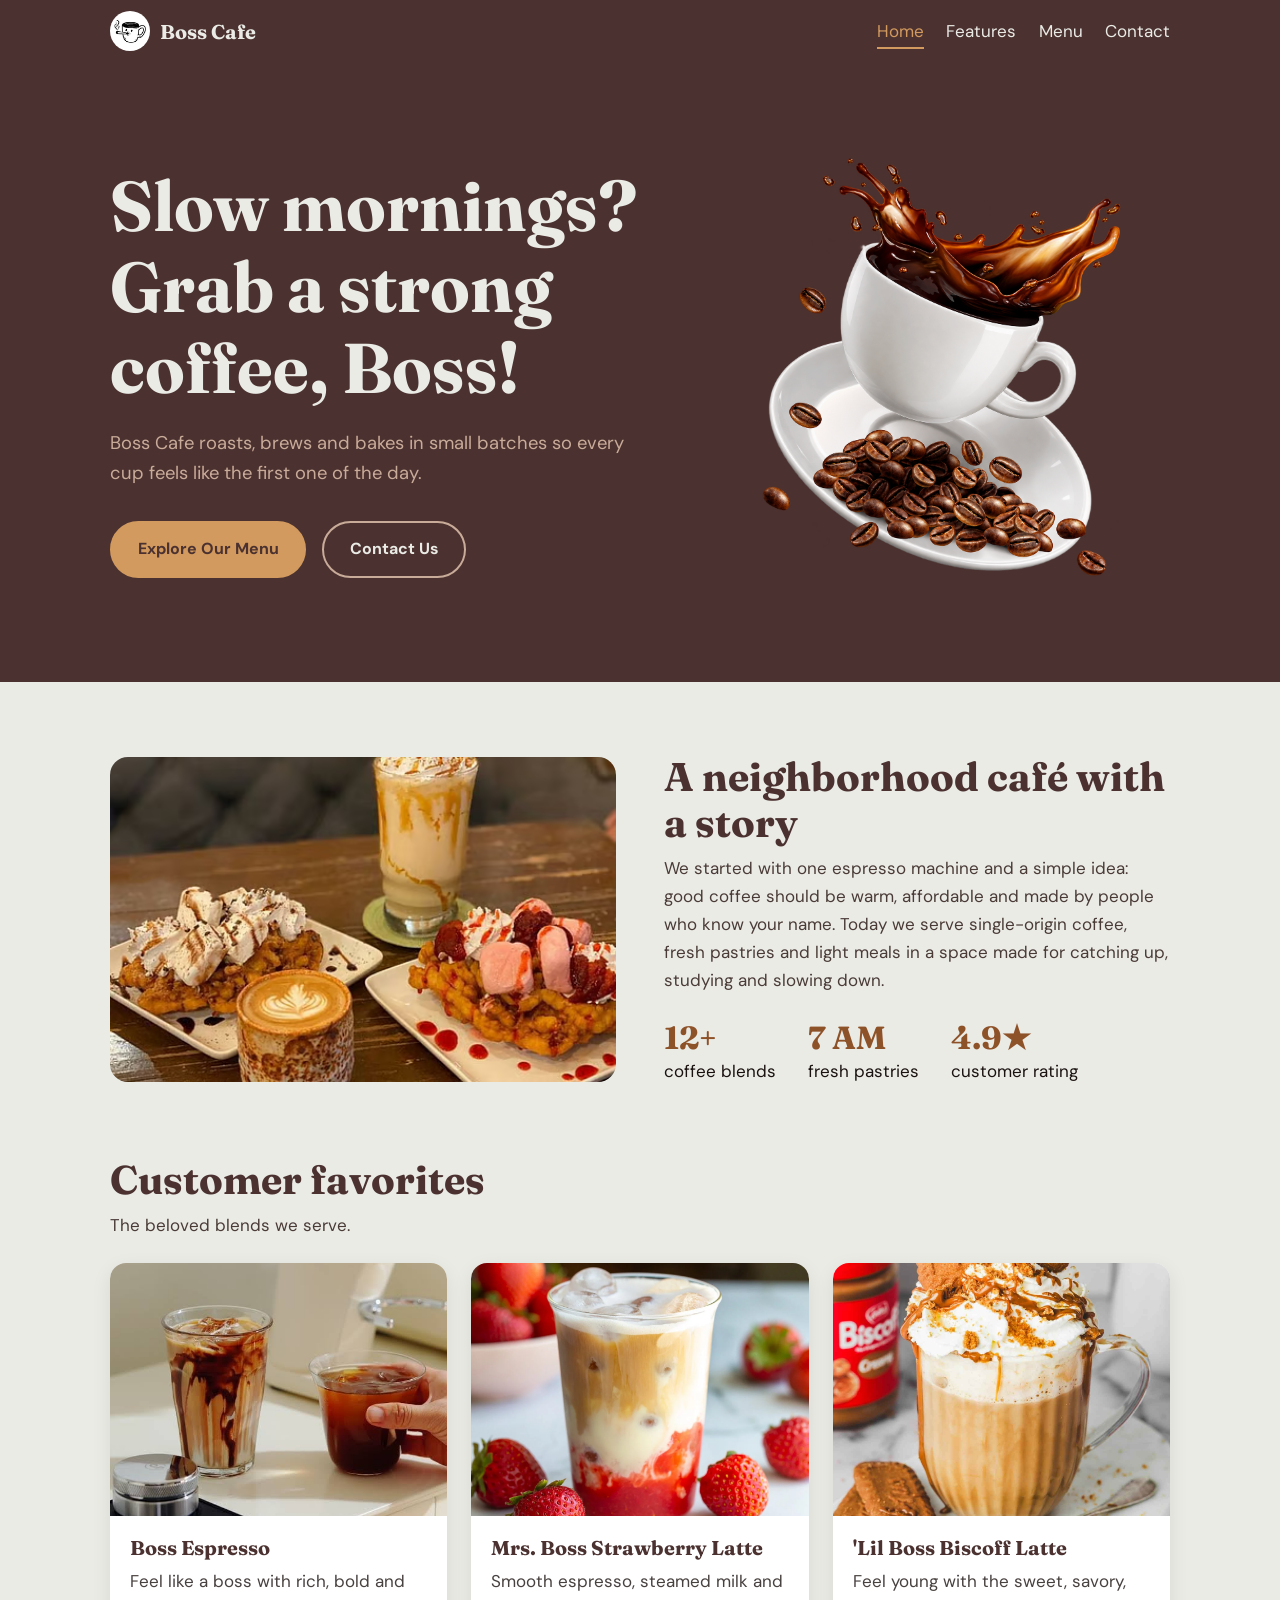
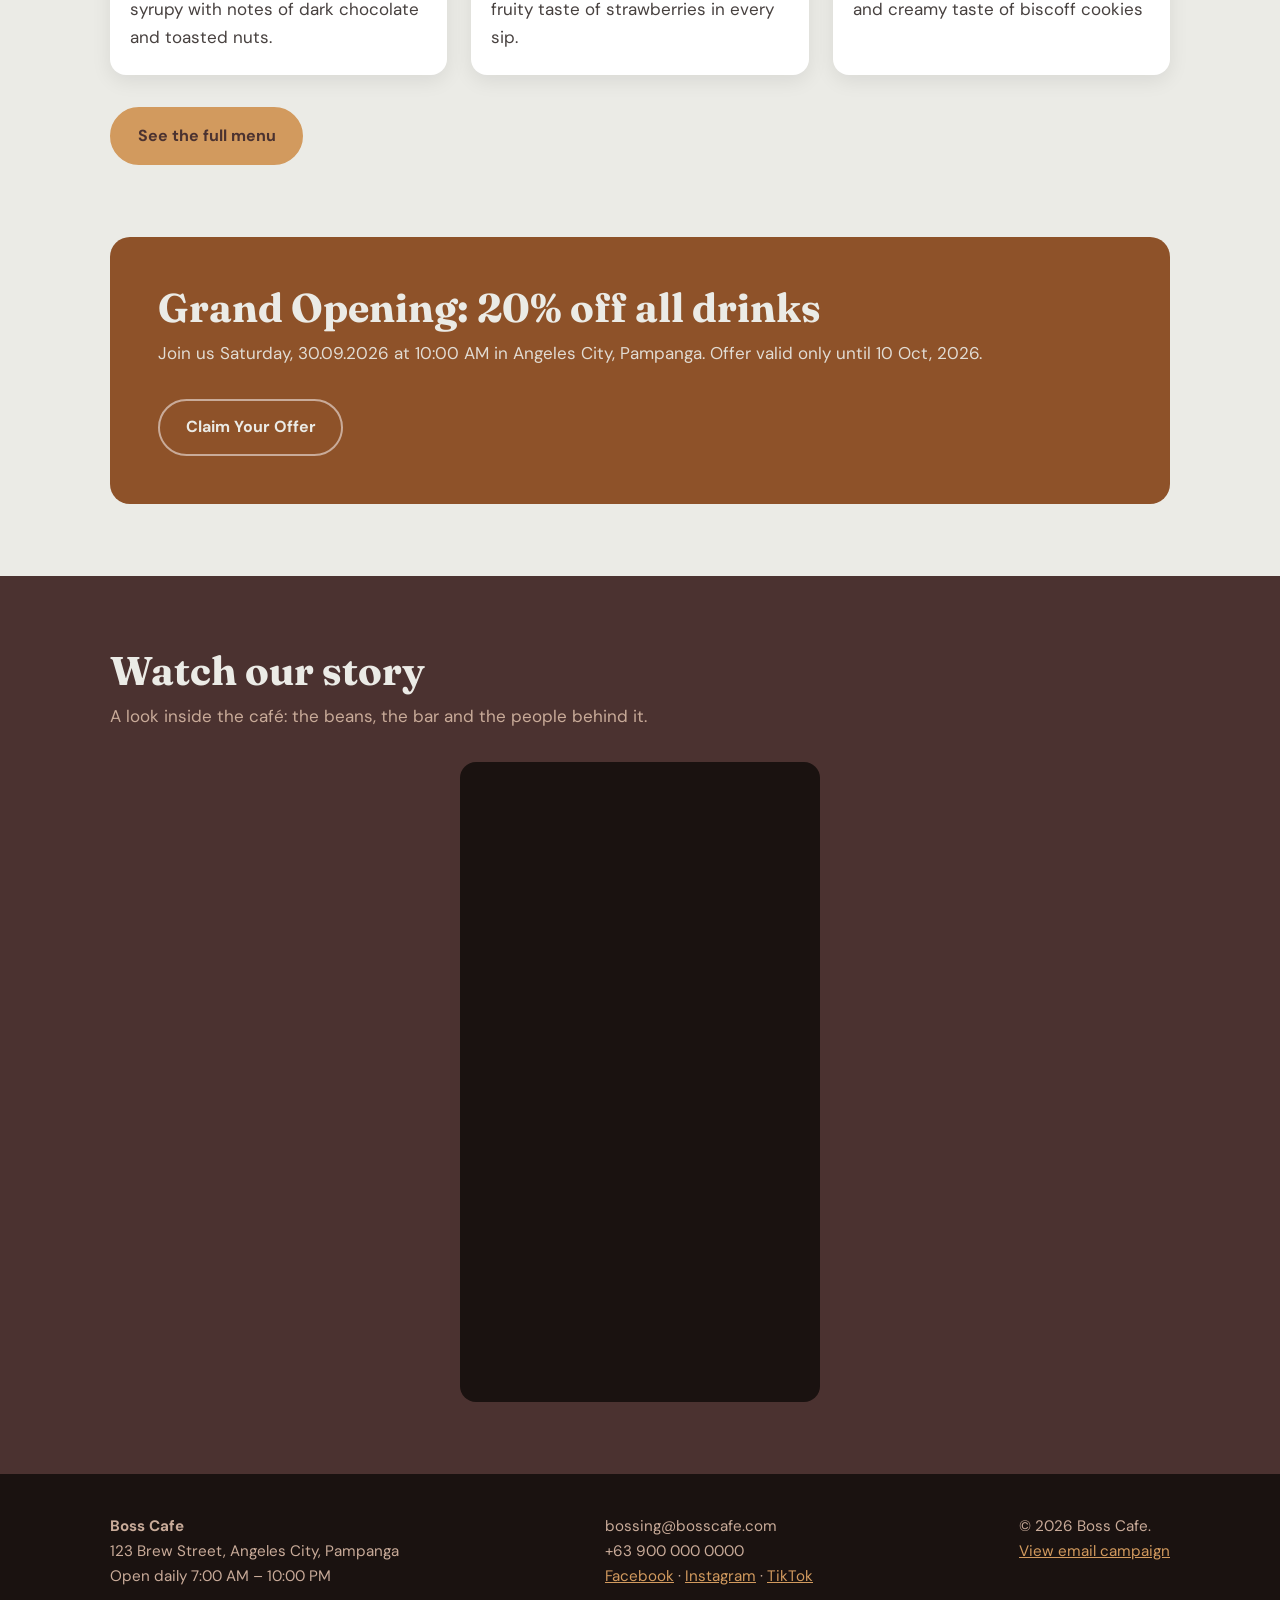
==== cafe-website/index.html @ 6b231897 "Add files via upload" ====
<!DOCTYPE html>
<html lang="en">

<head>
    <meta charset="UTF-8">
    <meta name="viewport" content="width=device-width,initial-scale=1">
    <title>Home | Boss Cafe</title>
    <link rel="icon" href="assets/images/logo.png">
    <link rel="preconnect" href="https://fonts.googleapis.com">
    <link rel="preconnect" href="https://fonts.gstatic.com" crossorigin>
    <link href="https://fonts.googleapis.com/css2?family=DM+Sans:wght@400;700&family=Fraunces:wght@600;700&display=swap"
        rel="stylesheet">
    <link rel="stylesheet" href="css/style.css">
</head>

<body data-page="home">
    <header>
        <div class="nav"><a class="brand" href="index.html"><img src="assets/images/logo.png" alt="">Boss Cafe</a>
            <nav aria-label="Main">
                <ul>
                    <li><a href="index.html" class=active aria-current=page>Home</a></li>
                    <li><a href="features.html">Features</a></li>
                    <li><a href="products.html">Menu</a></li>
                    <li><a href="contact.html">Contact</a></li>
                </ul>
            </nav>
        </div>
    </header>
    <main>

        <section class="hero">
            <div class="wrap grid">
                <div>
                    <h1>Slow mornings? Grab a strong coffee, Boss!</h1>
                    <p>Boss Cafe roasts, brews and bakes in small batches so every cup feels like the first one of the
                        day.</p>
                    <div class="btns"><a class="btn" href="products.html">Explore Our Menu</a><a class="btn ghost"
                            href="contact.html">Contact Us</a></div>
                </div>
                <img class="banner" src="assets/images/hero-cafe.png" alt="Boss Cafe welcome banner">
            </div>
        </section>

        <section id="about">
            <div class="wrap split">
                <div class="panel"><img src="assets/images/chill-coffee.png" alt="Customers relaxing inside Boss Cafe" loading="lazy"></div>
                <div>
                    <h2>A neighborhood café with a story</h2>
                    <p class="lead">We started with one espresso machine and a simple idea: good coffee should be warm,
                        affordable and made by people who know your name. Today we serve single-origin coffee, fresh
                        pastries and light meals in a space made for catching up, studying and slowing down.</p>
                    <div class="stats">
                        <div><b>12+</b>coffee blends</div>
                        <div><b>7 AM</b>fresh pastries</div>
                        <div><b>4.9★</b>customer rating</div>
                    </div>
                </div>
            </div>
        </section>

        <section style="padding-top:0">
      <div class="wrap">
        <h2>Customer favorites</h2>
        <p class="lead">The beloved blends we serve.</p>
        <div class="pick-grid">

          <article class="pick-card">
            <img src="assets/images/Espresso.jpg" alt="A freshly pulled double espresso in a ceramic cup" loading="lazy">
            <div class="pick-body">
              <h3>Boss Espresso</h3>
              <p>Feel like a boss with rich, bold and syrupy with notes of dark chocolate and toasted nuts.</p>
            </div>
          </article>

          <article class="pick-card">
            <img src="assets/images/StrawberryLatte.jpg" alt="Caramel latte with latte art in a white mug" loading="lazy">
            <div class="pick-body">
              <h3>Mrs. Boss Strawberry Latte</h3>
              <p>Smooth espresso, steamed milk and fruity taste of strawberries in every sip.</p>
            </div>
          </article>

          <article class="pick-card">
            <img src="assets/images/Biscofflatte.jpg" alt="Tall glass of cold brew coffee over ice" loading="lazy">
            <div class="pick-body">
              <h3>'Lil Boss Biscoff Latte</h3>
              <p>Feel young with the sweet, savory, and creamy taste of biscoff cookies</p>
            </div>
          </article>

        </div>
        <p style="margin-top:2rem">
          <a class="btn" href="products.html">See the full menu</a>
        </p>
      </div>
    </section>

        <section style="padding-top:0">
            <div class="wrap">
                <div class="promo">
                    <div>
                        <h2>Grand Opening: 20% off all drinks</h2>
                        <p>Join us Saturday, 30.09.2026 at 10:00 AM in Angeles City, Pampanga. Offer valid only until 10
                            Oct, 2026.</p>
                    </div>
                    <a class="btn ghost" href="contact.html?order=Grand%20Opening%2020%25%20off">Claim Your Offer</a>
                </div>
            </div>
        </section>

        <section class="dark-sec">
            <div class="wrap">
                <h2>Watch our story</h2>
                <p style="color:var(--tan)">A look inside the café: the beans, the bar and the people behind it.</p>
                <div class="video"><iframe src="https://www.youtube.com/embed/PPyi4m7kN0Y?autoplay=1&mute=1&loop=1&playlist=PPyi4m7kN0Y&playsinline=1&rel=0&modestbranding=1" title="Boss Cafe promotional video" allow="autoplay; encrypted-media; picture-in-picture" referrerpolicy="strict-origin-when-cross-origin" allowfullscreen></iframe></div>
            </div>
        </section>

    </main>
    <footer>
        <div class="wrap">
            <div><b>Boss Cafe</b><br>123 Brew Street, Angeles City, Pampanga<br>Open daily 7:00 AM – 10:00 PM</div>
            <div>bossing@bosscafe.com<br>+63 900 000 0000<br><a href="#">Facebook</a> · <a href="#">Instagram</a> · <a
                    href="#">TikTok</a></div>
            <div>© 2026 Boss Cafe.<br><a href="email-mockup.html">View email campaign</a></div>
        </div>
    </footer>
    <script src="js/main.js"></script>
</body>

</html>
---- cafe-website/css/style.css ----
:root {
    --dark: #4b3230;
    --tan: #c9ab99;
    --brown: #8e5229;
    --caramel: #d29a5e;
    --cream: #ebebe6;
    --white: #fff;
    --black: #1a1210;
    --serif: 'Fraunces', Georgia, serif;
    --sans: 'DM Sans', system-ui, sans-serif
}

* {
    box-sizing: border-box;
    margin: 0
}

html {
    scroll-behavior: smooth
}

body {
    font: 17px/1.65 var(--sans);
    background: var(--cream);
    color: var(--black)
}

img {
    max-width: 100%
}

a {
    color: inherit
}

h1,
h2,
h3 {
    font-family: var(--serif);
    line-height: 1.15;
    color: var(--dark)
}

h1 {
    font-size: clamp(2.4rem, 6vw, 4.4rem)
}

h2 {
    font-size: clamp(1.7rem, 3.5vw, 2.5rem);
    margin-bottom: .5rem
}

h3 {
    font-size: 1.25rem
}

.wrap {
    max-width: 1100px;
    margin: auto;
    padding: 0 1.25rem
}

section {
    padding: 4.5rem 0
}

.lead {
    max-width: 60ch;
    color: #4a3b37
}

:focus-visible {
    outline: 3px solid var(--caramel);
    outline-offset: 3px
}

/* header */
header {
    background: var(--dark);
    position: sticky;
    top: 0;
    z-index: 10
}

.nav {
    display: flex;
    align-items: center;
    justify-content: space-between;
    gap: 1rem;
    padding: .7rem 1.25rem;
    max-width: 1100px;
    margin: auto;
    flex-wrap: wrap
}

.brand {
    display: flex;
    align-items: center;
    gap: .6rem;
    text-decoration: none;
    color: var(--cream);
    font: 700 1.25rem var(--serif)
}

.brand img {
    width: 40px;
    height: 40px
}

nav ul {
    display: flex;
    gap: 1.4rem;
    list-style: none;
    padding: 0;
    flex-wrap: wrap
}

nav a {
    color: var(--cream);
    text-decoration: none;
    padding: .3rem 0;
    border-bottom: 2px solid transparent
}

nav a:hover,
nav a.active {
    border-color: var(--caramel);
    color: var(--caramel)
}

/* buttons */
.btn {
    display: inline-block;
    background: var(--caramel);
    color: var(--dark);
    font-weight: 700;
    padding: .85rem 1.6rem;
    border-radius: 999px;
    text-decoration: none;
    border: 2px solid var(--caramel);
    cursor: pointer;
    font-size: 1rem;
    font-family: var(--sans);
    transition: background .2s, color .2s
}

.btn:hover {
    background: var(--dark);
    color: var(--cream);
    border-color: var(--cream)
}

.btn.ghost {
    background: transparent;
    color: var(--cream);
    border-color: var(--tan)
}

.btn.ghost:hover {
    background: var(--cream);
    color: var(--dark)
}

.btn.small {
    padding: .5rem 1.1rem;
    font-size: .9rem
}

/* hero */
.hero {
    background: var(--dark);
    color: var(--cream);
    padding: 5rem 0
}

.hero h1 {
    color: var(--cream)
}

.hero .grid {
    display: grid;
    grid-template-columns: 1.2fr 1fr;
    gap: 3rem;
    align-items: center
}

.hero p {
    color: var(--tan);
    margin: 1.2rem 0 2rem;
    max-width: 46ch;
    font-size: 1.15rem
}

.hero .btns {
    display: flex;
    gap: 1rem;
    flex-wrap: wrap
}

.cup {
    aspect-ratio: 1;
    border-radius: 50%;
    background: radial-gradient(circle at 50% 45%, var(--brown) 0 38%, var(--caramel) 38% 41%, var(--dark) 41% 48%, var(--tan) 48% 50%, transparent 50%);
    display: grid;
    place-items: center;
    font-size: 7rem;
    border: 3px dashed var(--brown);
    animation: spin-in 1.2s ease-out
}

.cup span {
    filter: drop-shadow(0 6px 0 rgba(0, 0, 0, .25))
}

@keyframes spin-in {
    from {
        transform: rotate(-40deg) scale(.8);
        opacity: 0
    }
}

/* cards */
.cards {
    display: grid;
    grid-template-columns: repeat(auto-fill, minmax(240px, 1fr));
    gap: 1.5rem;
    margin-top: 2rem
}

.card {
    background: var(--white);
    border-radius: 14px;
    overflow: hidden;
    display: flex;
    flex-direction: column;
    border: 1px solid var(--tan)
}

.card .pic {
    position: relative;
    aspect-ratio: 4/3;
    overflow: hidden;
    background: var(--tan);
    display: grid;
    place-items: center;
    font-size: 4rem
}

.card .pic img {
    position: absolute;
    inset: 0;
    width: 100%;
    height: 100%;
    max-width: none;
    display: block;
    object-fit: cover;
    object-position: center
}

.card .body {
    padding: 1.1rem;
    display: flex;
    flex-direction: column;
    gap: .5rem;
    flex: 1
}

.card .body p {
    font-size: .95rem;
    color: #4a3b37;
    flex: 1
}

.meta {
    display: flex;
    justify-content: space-between;
    align-items: center;
    font-size: .9rem
}

.price {
    font: 700 1.2rem var(--serif);
    color: var(--brown)
}

.tag {
    background: var(--cream);
    color: var(--brown);
    border-radius: 999px;
    padding: .1rem .7rem;
    font-size: .8rem;
    font-weight: 700
}

.tag.Limited {
    background: var(--caramel);
    color: var(--dark)
}

.tag.Sold {
    background: var(--dark);
    color: var(--cream)
}

/* about / split */
.split {
    display: grid;
    grid-template-columns: 1fr 1fr;
    gap: 3rem;
    align-items: center
}

.panel {
    background: var(--tan);
    border-radius: 18px;
    min-height: 280px;
    overflow: hidden
}

.panel img {
    width: 100%;
    height: 100%;
    min-height: 280px;
    object-fit: cover;
    display: block
}

.stats {
    display: flex;
    gap: 2rem;
    margin-top: 1.5rem;
    flex-wrap: wrap
}

.stats b {
    display: block;
    font: 700 2rem var(--serif);
    color: var(--brown)
}

/* promo */
.promo {
    background: var(--brown);
    color: var(--cream);
    border-radius: 20px;
    padding: 3rem;
    display: flex;
    justify-content: space-between;
    align-items: center;
    gap: 2rem;
    flex-wrap: wrap
}

.promo h2 {
    color: var(--cream)
}

.promo p {
    color: var(--cream);
    opacity: .9
}

.dark-sec {
    background: var(--dark);
    color: var(--cream)
}

.dark-sec h2 {
    color: var(--cream)
}

.video {
    aspect-ratio: 9/16;
    max-width: 360px;
    margin-left: auto;
    margin-right: auto;
    margin-top: 2rem;
    border-radius: 16px;
    overflow: hidden;
    background: var(--black);
    margin-top: 2rem
}

.video iframe {
    width: 100%;
    height: 100%;
    border: 0
}

/* feature rows */
.feature {
    display: grid;
    grid-template-columns: 1fr 1fr;
    gap: 3rem;
    align-items: center;
    margin-bottom: 4rem
}

.feature:nth-child(even) .panel {
    order: 2
}

.mini {
    display: grid;
    grid-template-columns: repeat(auto-fit, minmax(200px, 1fr));
    gap: 1.2rem;
    margin-top: 2rem
}

.mini div {
    background: var(--white);
    border: 1px solid var(--tan);
    border-radius: 14px;
    padding: 1.2rem
}

.mini .ico {
    display: block;
    margin-bottom: .4rem
}

/* toolbar, table, form */
.toolbar {
    display: flex;
    gap: .8rem;
    flex-wrap: wrap;
    margin-top: 1.5rem
}

input,
select,
textarea {
    font: inherit;
    padding: .7rem 1rem;
    border: 2px solid var(--tan);
    border-radius: 10px;
    background: var(--white);
    width: 100%
}

.toolbar input {
    flex: 1;
    min-width: 200px;
    width: auto
}

.toolbar select {
    width: auto
}

label {
    font-weight: 700;
    display: block;
    margin: 1rem 0 .3rem;
    color: var(--dark)
}

.form {
    background: var(--white);
    border-radius: 16px;
    padding: 2rem;
    border: 1px solid var(--tan)
}

.info li {
    list-style: none;
    margin-bottom: 1rem
}

.info b {
    display: block;
    color: var(--brown)
}

.msg {
    margin-top: 1rem;
    padding: 1rem;
    border-radius: 10px;
    background: var(--dark);
    color: var(--cream);
    display: none
}

.tablewrap {
    overflow-x: auto;
    margin-top: 1.5rem
}

table {
    width: 100%;
    border-collapse: collapse;
    background: var(--white);
    border-radius: 12px;
    overflow: hidden
}

th {
    background: var(--dark);
    color: var(--cream);
    text-align: left
}

th,
td {
    padding: .8rem 1rem;
    border-bottom: 1px solid var(--cream)
}

.quote {
    background: var(--white);
    border-left: 5px solid var(--caramel);
    padding: 1.2rem;
    border-radius: 10px
}

.quote small {
    color: var(--brown);
    font-weight: 700
}

footer {
    background: var(--black);
    color: var(--tan);
    padding: 2.5rem 0;
    font-size: .95rem
}

footer .wrap {
    display: flex;
    justify-content: space-between;
    gap: 1.5rem;
    flex-wrap: wrap
}

footer a {
    color: var(--caramel)
}

@media(max-width:800px) {

    .hero .grid,
    .split,
    .feature {
        grid-template-columns: 1fr
    }

    .cup {
        max-width: 280px;
        margin: auto
    }

    .feature:nth-child(even) .panel {
        order: 0
    }

    .promo {
        padding: 2rem
    }
}

@media(prefers-reduced-motion:reduce) {
    * {
        animation: none !important;
        scroll-behavior: auto
    }
}

/* Boss Cafe logo + banner */
.brand img {
    background: var(--white);
    border-radius: 50%;
    padding: 3px;
    object-fit: contain
}

.banner {
    width: 100%;
    max-width: 380px;
    justify-self: center;
    border-radius: 18px;
}

.pick-grid {
    display: grid;
    grid-template-columns: repeat(3, 1fr);
    gap: 1.5rem;
    margin-top: 1.5rem
}

.pick-card {
    background: #fff;
    border-radius: 16px;
    overflow: hidden;
    box-shadow: 0 6px 20px rgba(0, 0, 0, .08);
    display: flex;
    flex-direction: column;
    transition: transform .2s, box-shadow .2s
}

.pick-card:hover {
    transform: translateY(-4px);
    box-shadow: 0 12px 28px rgba(0, 0, 0, .12)
}

.pick-card img {
    width: 100%;
    aspect-ratio: 4/3;
    object-fit: cover;
    display: block;
    background: #e8e3d9
}

.pick-body {
    padding: 1.25rem 1.25rem 1.5rem;
    display: flex;
    flex-direction: column;
    gap: .5rem
}

.pick-body h3 {
    margin: 0;
    font-family: 'Fraunces', serif
}

.pick-body p {
    margin: 0;
    opacity: .8
}

@media (max-width:900px) {
    .pick-grid {
        grid-template-columns: repeat(2, 1fr)
    }
}

@media (max-width:600px) {
    .pick-grid {
        grid-template-columns: 1fr
    }
}
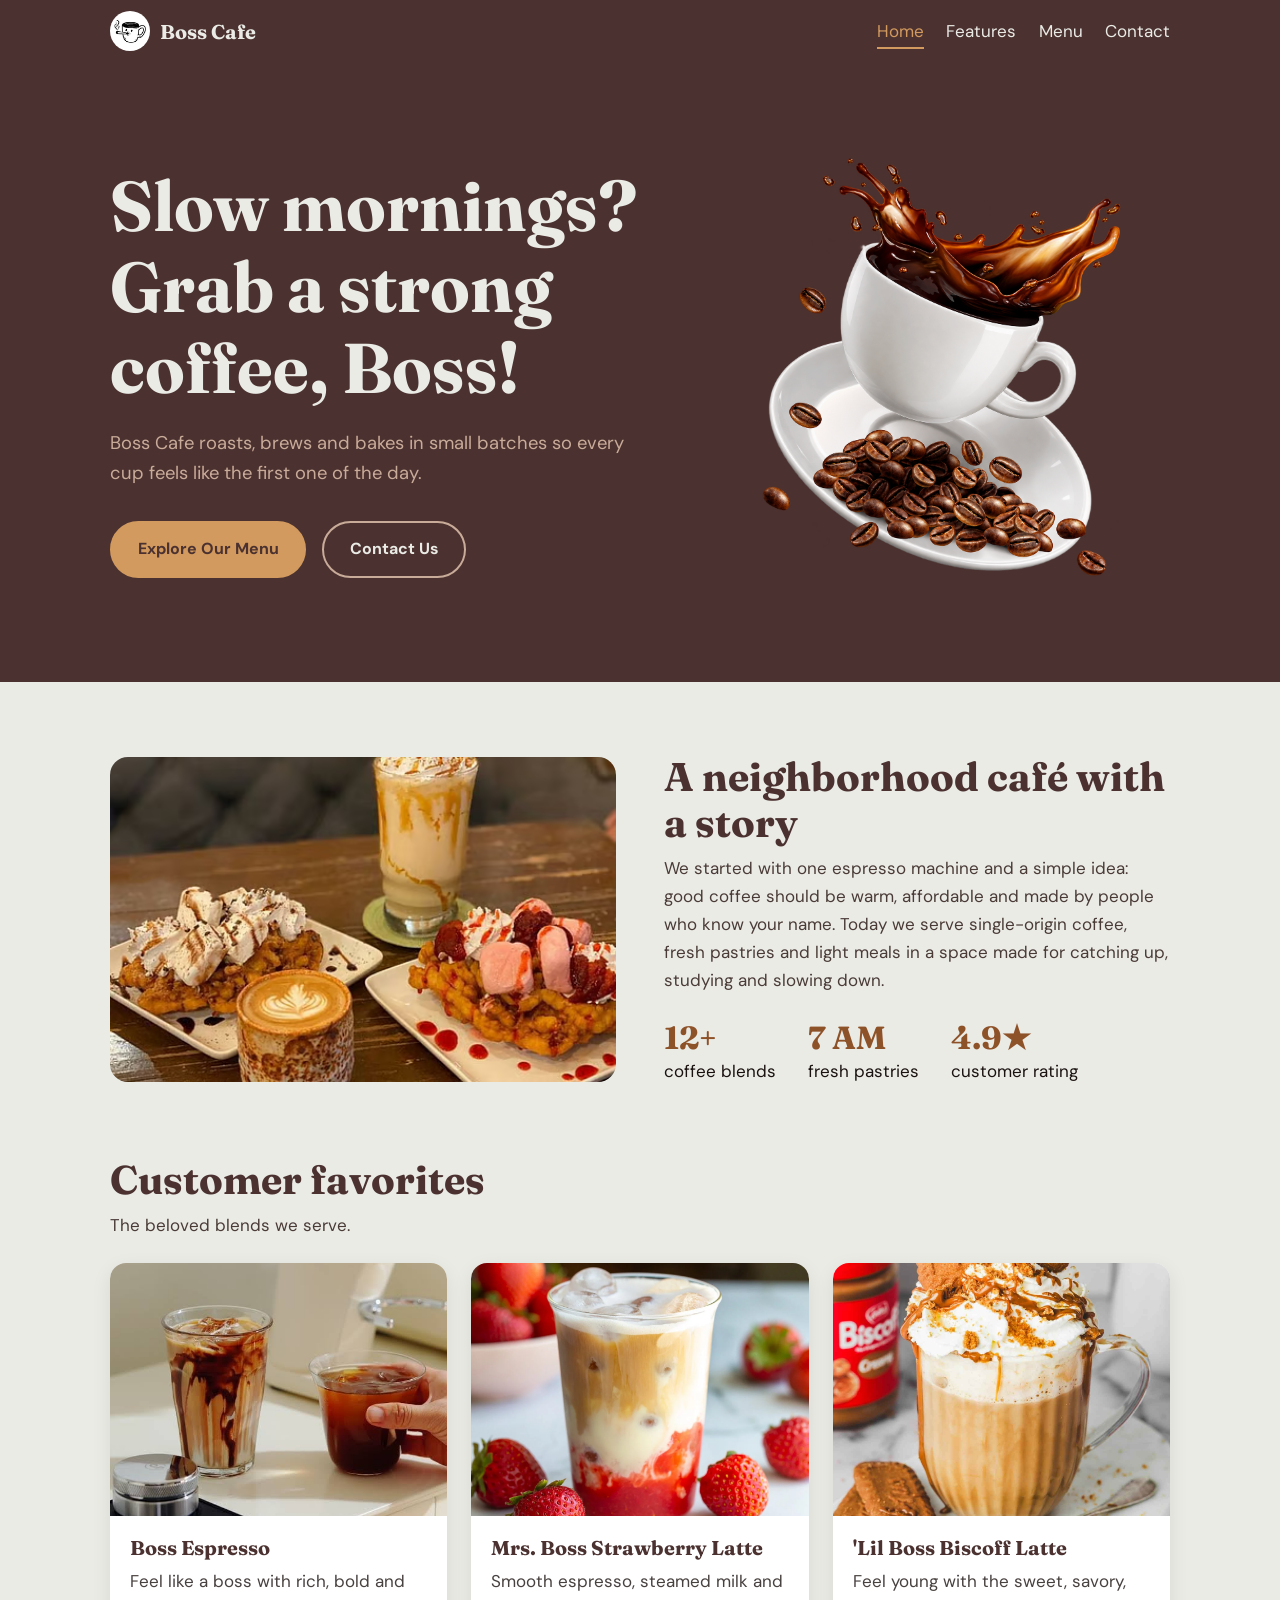
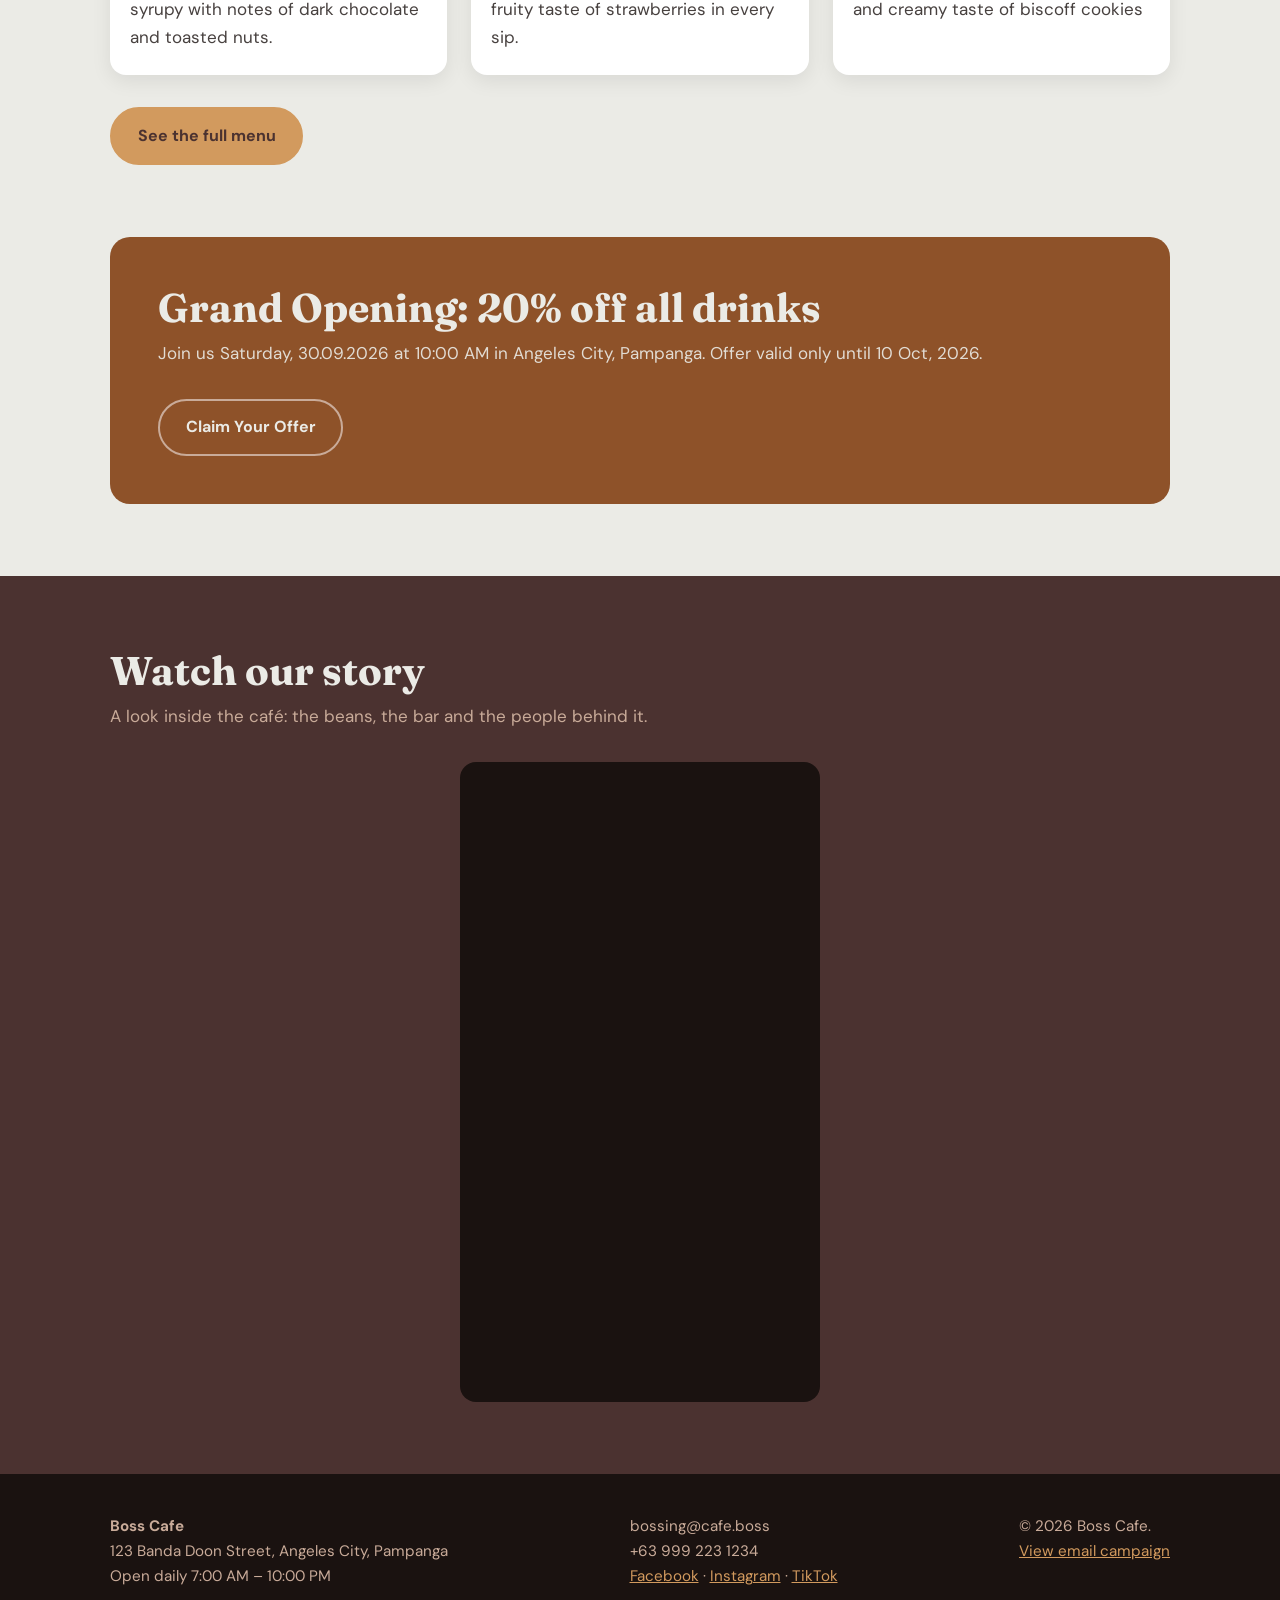
==== commit 6d55f125: "Add files via upload" ====
--- a/cafe-website/index.html
+++ b/cafe-website/index.html
@@ -119,8 +119,8 @@
     </main>
     <footer>
         <div class="wrap">
-            <div><b>Boss Cafe</b><br>123 Brew Street, Angeles City, Pampanga<br>Open daily 7:00 AM – 10:00 PM</div>
-            <div>bossing@bosscafe.com<br>+63 900 000 0000<br><a href="#">Facebook</a> · <a href="#">Instagram</a> · <a
+            <div><b>Boss Cafe</b><br>123 Banda Doon Street, Angeles City, Pampanga<br>Open daily 7:00 AM – 10:00 PM</div>
+            <div>bossing@cafe.boss<br>+63 999 223 1234<br><a href="#">Facebook</a> · <a href="#">Instagram</a> · <a
                     href="#">TikTok</a></div>
             <div>© 2026 Boss Cafe.<br><a href="email-mockup.html">View email campaign</a></div>
         </div>
